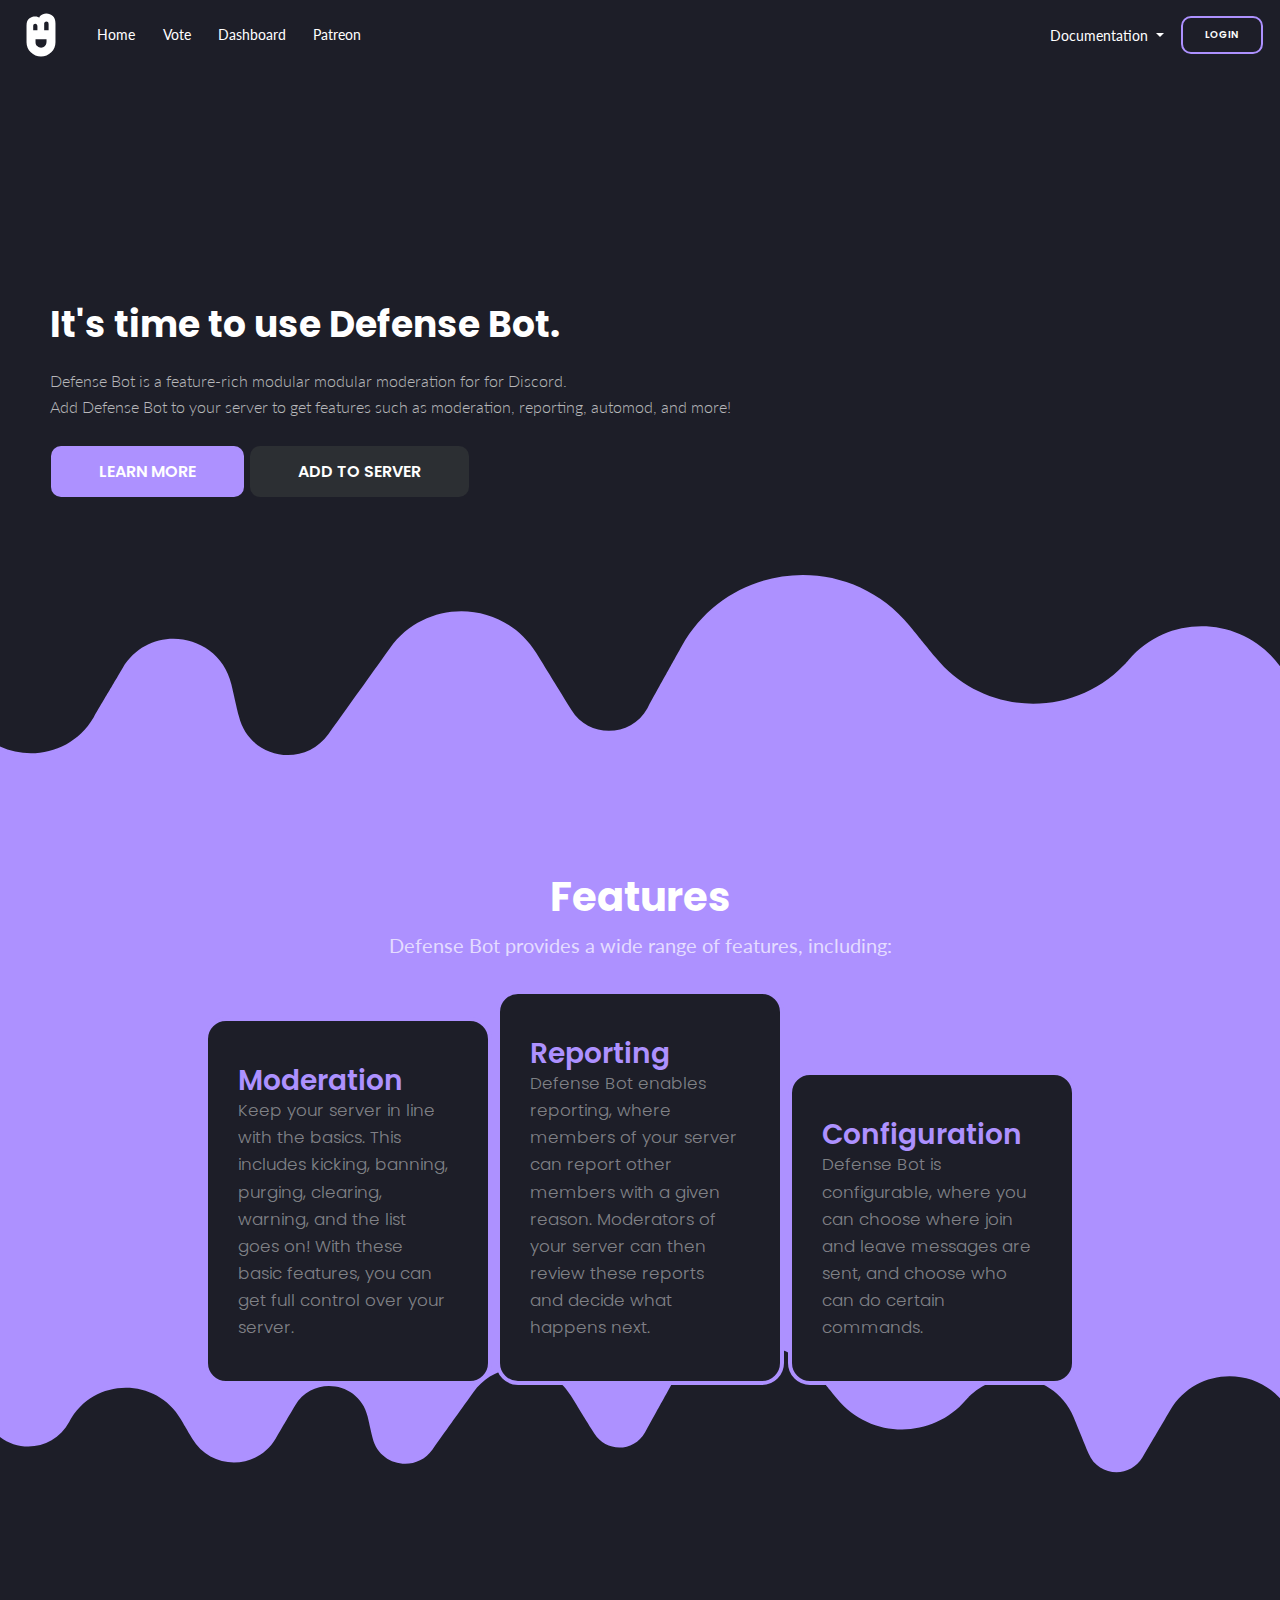
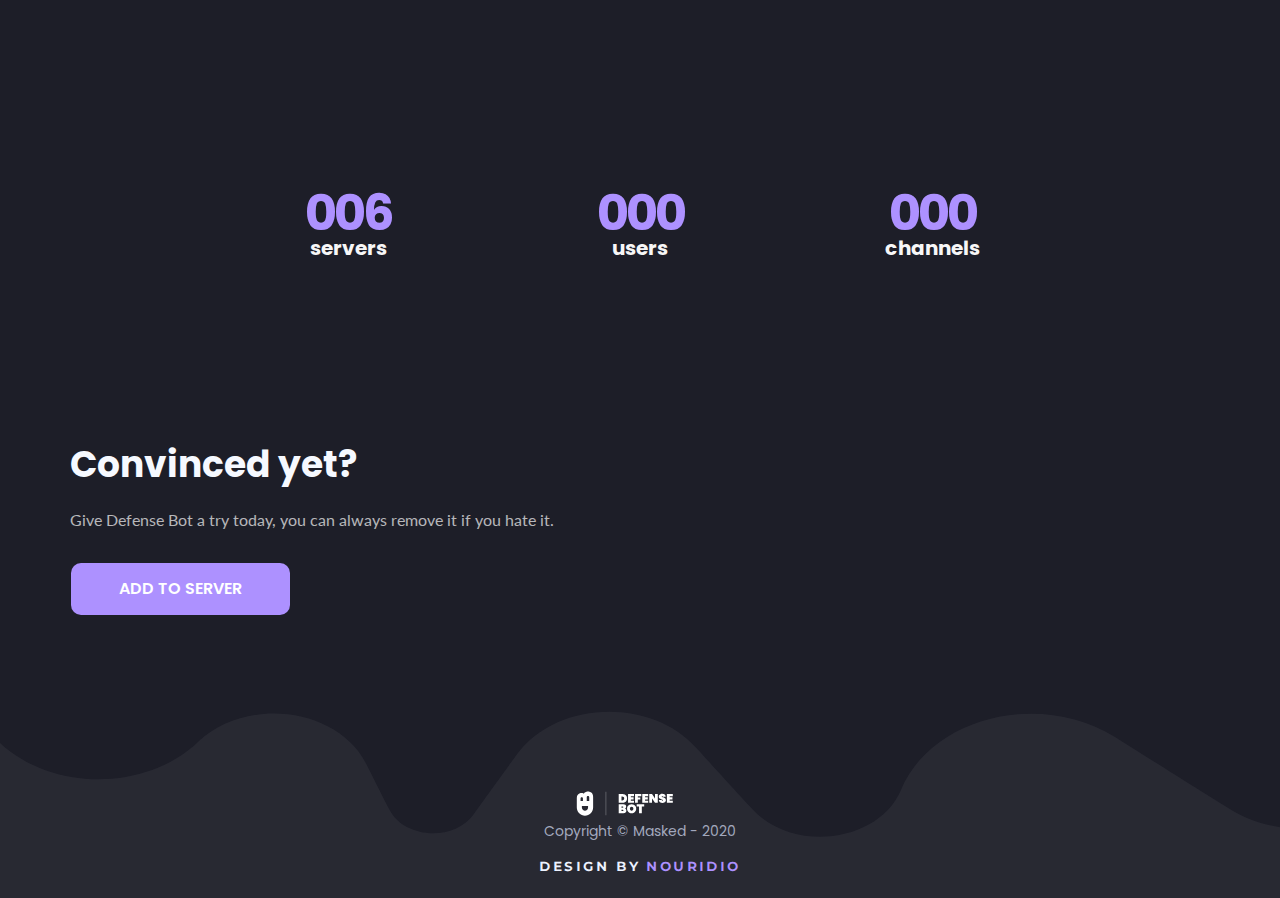
==== index.html @ ea506e84 "Update index.html" ====
<!DOCTYPE html>
<html lang="en">
<style>
html {
  scroll-behavior: smooth;
}
</style>
<head>
    <meta charset="UTF-8">
    <meta name="viewport" content="width=device-width, initial-scale=1, shrink-to-fit=no">
    <link rel="stylesheet" href="css/bootstrap.min.css">
    <link rel="stylesheet" href="css/main.css">
    <link rel="stylesheet" href="css/now-ui-kit.css">
    <link href="https://fonts.googleapis.com/css?family=Poppins:300,400,600,700,800,900&display=swap" rel="stylesheet">
    <link href="https://fonts.googleapis.com/css?family=Montserrat:400,600,700,800,900&display=swap" rel="stylesheet">
    <link href="https://fonts.googleapis.com/css?family=Lato:300,400,600,700,800,900&display=swap" rel="stylesheet">
    <link rel="apple-touch-icon" sizes="180x180" href="/apple-touch-icon.png">
    <link rel="icon" type="image/png" sizes="32x32" href="/favicon-32x32.png">
    <link rel="icon" type="image/png" sizes="16x16" href="/favicon-16x16.png">
    <link rel="manifest" href="/site.webmanifest">
    <link rel="mask-icon" href="/safari-pinned-tab.svg" color="#5bbad5">
    <meta name="msapplication-TileColor" content="#da532c">
    <meta name="theme-color" content="#ffffff">


    <title>Defense Bot</title>
</head>
<body>
<nav class="navbar navbar-expand-lg bg-transparent">
    <button class="navbar-toggler" type="button" data-toggle="collapse" data-target="#navbarSupportedContent" aria-controls="navbarSupportedContent" aria-expanded="false" aria-label="Toggle navigation">
        <img src="assets/menuIcon.svg" width="20px" height="20px" style="max-width: none !important;">
    </button>
    <img src="assets/BotLogo.svg" width="50" height="50">
    <div class="collapse navbar-collapse" id="navbarSupportedContent" style="margin-left: 20px !important">
        <ul class="navbar-nav mr-auto">
            <li class="nav-item active">
                <a class="nav-link" href="#/">Home <span class="sr-only">(current)</span></a>
            </li>
            <li class="nav-item">
                <a class="nav-link" href="https://top.gg/bot/692974601965404181/vote">Vote</a>
            </li>
            <li class="nav-item">
                <a class="nav-link" href="/features">Dashboard</a>
            </li>
            <li class="nav-item">
                <a class="nav-link" href="https://www.patreon.com/defense_bot">Patreon</a>
            </li>
        </ul>
        <div class="nav-item dropdown">
            <a class="nav-link dropdown-toggle" href="#" id="navbarDropdown" role="button" data-toggle="dropdown" aria-haspopup="true" aria-expanded="false">
                Documentation
            </a>
            <div class="dropdown-menu" aria-labelledby="navbarDropdown">
                <a class="dropdown-item" href="https://docs.defense-bot.tools/">Getting Started</a>
                <a class="dropdown-item" href="https://docs.defense-bot.tools/config">Config</a>
                <a class="dropdown-item" href="https://docs.defense-bot.tools/moderation">Moderation</a>
                <a class="dropdown-item" href="https://docs.defense-bot.tools/automod">Automod</a>
                <a class="dropdown-item" href="https://docs.defense-bot.tools/reporting">Reporting</a>
                <a class="dropdown-item" href="https://docs.defense-bot.tools/weather">Weather</a>
                <a class="dropdown-item" href="https://docs.defense-bot.tools/stats">Stats</a>
            </div>
        </div>
        <button class="btn login-btn btn-outline-accent my-2 my-sm-0" style="font-size: 10px !important;font-family: poppins !important;">LOGIN</button>
    </div>
</nav>
<div class="heading">
    <h1 class="display-5 title">It's time to use Defense Bot.</h1>
    <p class="subtitle">Defense Bot is a feature-rich modular modular moderation for for Discord.<br />Add Defense Bot to your server to get features such as moderation, reporting, automod, and more!</p>
    <a class="btn btn-primary btn-lg" href="#features" target="_self" role="button">Learn More</a>
    <a class="btn btn-secondary btn-lg" href="https://discord.com/oauth2/authorize?client_id=692974601965404181&permissions=8&scope=bot" target="_blank" role="button">Add to server</a>
    <br /><br /><br /><br /><br /><br />
</div>
<div id="features" class="features">
    <div class="title">Features</div>
    <div class="subtitle">Defense Bot provides a wide range of features, including:</div>
    <div class="cards">
        <div class="card" style="width: 18rem;">
        <div class="card-body">
            <h5 class="card-title">Moderation</h5>
            <p class="card-text">Keep your server in line with the basics. This includes kicking, banning, purging, clearing, warning, and the list goes on! With these basic features, you can get full control over your server.</p>
        </div>
    </div>
        <div class="card" style="width: 18rem;">
            <div class="card-body">
                <h5 class="card-title">Reporting</h5>
                <p class="card-text">Defense Bot enables reporting, where members of your server can report other members with a given reason. Moderators of your server can then review these reports and decide what happens next.</p>
            </div>
        </div>
        <div class="card" style="width: 18rem;">
            <div class="card-body">
                <h5 class="card-title">Configuration</h5>
                <p class="card-text">Defense Bot is configurable, where you can choose where join and leave messages are sent, and choose who can do certain commands.</p>
            </div>
        </div>
    </div>
</div>
<div class="statistics">
    <div class="cards">
        <div class="card statistic" style="width: 18rem;">
            <div class="card-body">
                <p class="card-title" style="font-size: 50px !important;line-height: 15px !important;letter-spacing: -0.06em !important;font-weight: bold !important;">006</h1>
                <p style="font-weight: bold !important;font-size: 20px !important;">servers</p>
            </div>
        </div>
        <div class="card statistic" style="width: 18rem;">
            <div class="card-body">
                <p class="card-title" style="font-size: 50px !important;line-height: 15px !important;letter-spacing: -0.06em !important;font-weight: bold !important;">000</h1>
                <p style="font-weight: bold !important;font-size: 20px !important;">users</p>
            </div>
        </div>
        <div class="card statistic" style="width: 18rem;">
            <div class="card-body">
                <p class="card-title" style="font-size: 50px !important;line-height: 15px !important;letter-spacing: -0.06em !important;font-weight: bold !important;">000</h1>
                <p style="font-weight: bold !important;font-size: 20px !important;">channels</p>
            </div>
        </div>
    </div>
</div>
<div class="page_end">
    <div class="start">
        <div class="card">
            <div class="card-body gs-card">
                <div class="title">Convinced yet?</div>
                <div class="subtitle">Give Defense Bot a try today, you can always remove it if you hate it.</div>
                <br />
                <a class="btn btn-primary btn-lg" href="#start_link" role="button">Add to server</a>
            </div><br />
        </div>
    </div>
    <div class="footer">
        <div class="bot-footer">
            <img src="assets/BotLogoWord.svg" width="150"><br />
            Copyright © Masked - 2020
        </div><br/>
        <div class="nouridio">design by <a href="https://twitter.com/Nouridio"> nouridio</a></div>
    </div>
</div>
<script src="https://code.jquery.com/jquery-3.3.1.slim.min.js" integrity="sha384-q8i/X+965DzO0rT7abK41JStQIAqVgRVzpbzo5smXKp4YfRvH+8abtTE1Pi6jizo" crossorigin="anonymous"></script>
<script src="https://cdnjs.cloudflare.com/ajax/libs/popper.js/1.14.7/umd/popper.min.js" integrity="sha384-UO2eT0CpHqdSJQ6hJty5KVphtPhzWj9WO1clHTMGa3JDZwrnQq4sF86dIHNDz0W1" crossorigin="anonymous"></script>
<script src="https://stackpath.bootstrapcdn.com/bootstrap/4.3.1/js/bootstrap.min.js" integrity="sha384-JjSmVgyd0p3pXB1rRibZUAYoIIy6OrQ6VrjIEaFf/nJGzIxFDsf4x0xIM+B07jRM" crossorigin="anonymous"></script>
<script src="js/now-ui-kit.min.js"></script>
</body>
</html>
---- css/main.css ----
body {
    font-family: 'Poppins', sans-serif !important;
    background-color: #1D1E28;
    color: #fff;
    -webkit-font-smoothing: antialiased;
    -moz-osx-font-smoothing: grayscale;
    text-rendering: optimizeLegibility;
    font-size: 16px;
}

.nav-link {
     font-size: 14px !important;
     background: transparent !important;
     font-family: Lato, sans-serif !important;
     text-transform: capitalize !important;
 }
 .nav-link:hover {
     background: transparent !important;
     color: #AD91FF !important;
     font-weight: bold !important;
 }

 .login-btn {
     border: 2px solid #AD91FF !important;
     font-size: 10px !important;
 }
 .login-btn:hover {
     background: #AD91FF !important;
 }
.navbar {
    box-shadow: none !important
}

.navbar-brand {
    font-size: 25px !important
}

.navbar-toggler-icon {
    color: #fff !important
}

.btn {
    border-radius: 10px !important;
    font-size: 16px !important;
    font-weight: 600 !important;
    text-transform: uppercase !important;
}

.btn-primary {
    background-color: #AD91FF!important
}
.btn-secondary {
    background-color: #2C2F33 !important
}
.heading {
    padding: 160px 50px !important;
    color: #fff !important;
    background-image: url("../assets/wavy-purple-by-nouridio.svg") !important;
    background-position: bottom !important;
    background-size: 300% !important;
    background-repeat: no-repeat !important;
}

.title {
    line-height: 90px !important;
    margin-bottom: -2px !important;
    font-size: 36px !important
}

.subtitle {
    color: rgba(255, 255, 255, 0.685) !important;
    font-size: 16px !important;
    font-family: 'Lato', sans-serif;
}


.features {
    text-align: center !important;
    background: #AD91FF !important;
    padding: 60px 50px !important;
    background-image: url("../assets/wavy-dark-by-nouridio.svg") !important;
    background-position: bottom !important;
    background-size: 200% !important;
    background-repeat: no-repeat !important;
}
.features .title {
    font-size: 40px !important;
    color: #ffffff !important;
    line-height: 70px !important;
}

.features .subtitle {
    font-size: 20px !important;
    color: #a2a8bd;
}

.features .card-body {
    text-align: left !important;
}

.features .card-title {
    margin: 0 0 -3px !important;
}
.cards {
    margin-top: 30px !important;
}

.card {
    border-radius: 5px !important;
    box-shadow: none !important;
}

.card-title {
    font-size: 28px !important;
    font-weight: 600 !important;
    color: #AD91FF !important;
}

.statistics {
    text-align: center !important;
    padding-top: 300px !important;
}

.statistics .card-body{
    padding: 0 !important;
    height: 280 !important;
    width: 332 !important;
    max-height: 280 !important;
    max-width: 332 !important;
}

.statistics .title {
    font-size: 40px !important;
    color: #ffffff !important;
    line-height: 70px !important;
}

.statistics .subtitle {
    font-size: 20px !important;
    color: #a2a8bd;
}

.card.statistic {
    background: transparent !important;
    box-shadow: none !important;
    color: #f7f7f7 !important;
}


.page_end {
    background-image: url("../assets/wavy-light-by-nouridio.svg") !important;
    background-position: bottom !important;
    background-size: 200% !important;
    background-repeat: no-repeat !important;
}
.start {
    padding: 60px 50px !important
}

.start .card {
    background: transparent !important;
    color: #f6f9ff !important;
}

.features .card {
    background: #1D1E28;
    border-radius: 22px !important;
    border: 4px solid #AD91FF;
}
.features .card-text {
color: rgba(255, 255, 255, 0.46) !important
}

.features .card-body {
    padding: 40px 40px 40px 30px !important;
}

.navbar-toggler-icon {
    color: #fff !important
}
.footer {
    text-align: center !important;
    padding: 5px 6px !important;
    color: #ecf2ff;
    padding: 30px 30px !important
}

.footer .nouridio {
    font-family: 'Montserrat' !important;
    font-style: normal !important;
    font-weight: 600 !important;
    font-size: 16px !important;
    line-height: 5px !important;
    letter-spacing: 0.15em !important;
    font-variant: small-caps !important;
}

.footer .nouridio a {
    color: #AD91FF !important;
    text-decoration: none !important;
}

.footer .bot-footer {
    text-align: center !important;
    color: #a2a8bd !important
}
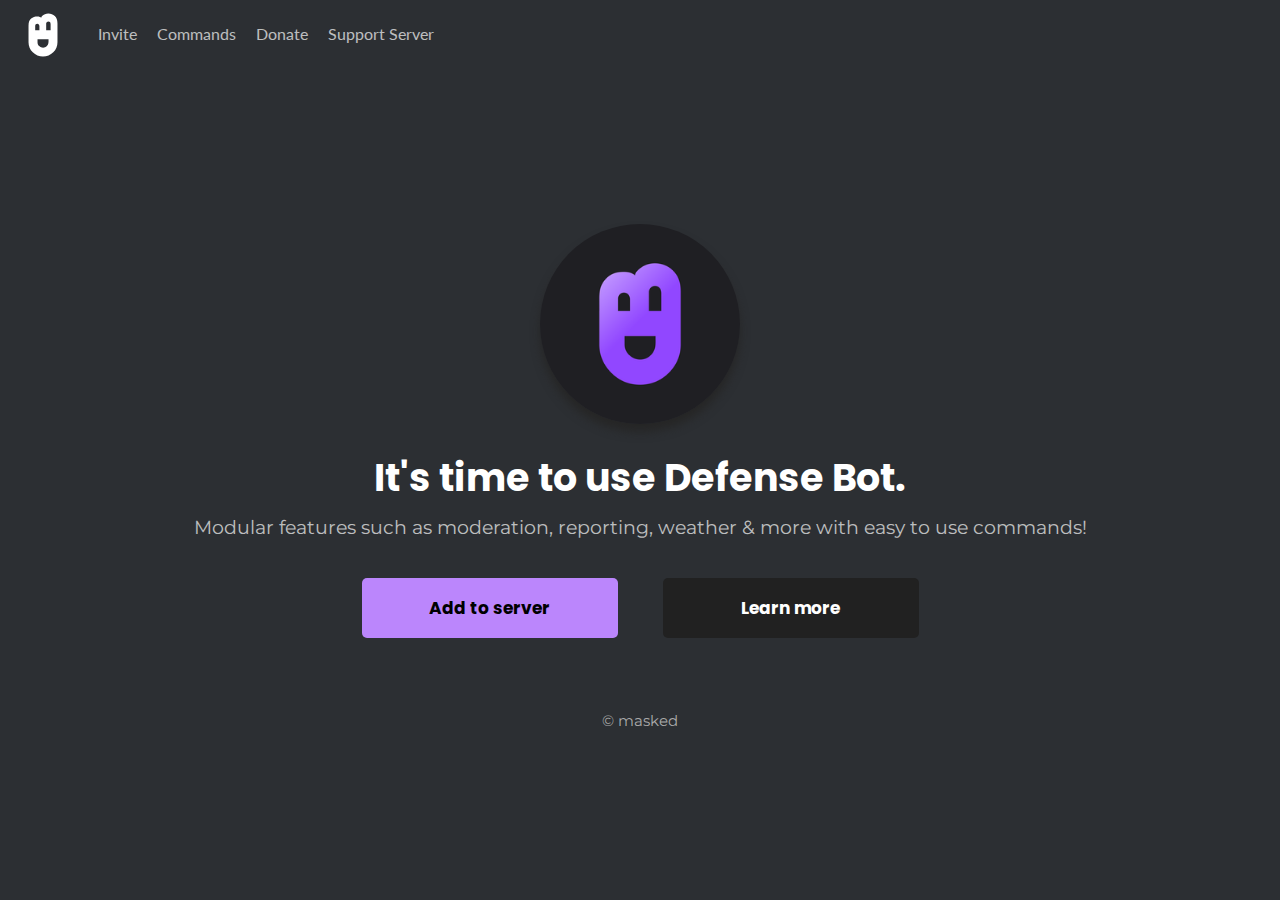
==== commit ffeb56b7: "Update meta description" ====
--- a/index.html
+++ b/index.html
@@ -1,143 +1,41 @@
 <!DOCTYPE html>
-<html lang="en">
-<style>
-html {
-  scroll-behavior: smooth;
-}
-</style>
+<html lang="en" xmlns="http://www.w3.org/1999/html">
 <head>
     <meta charset="UTF-8">
-    <meta name="viewport" content="width=device-width, initial-scale=1, shrink-to-fit=no">
-    <link rel="stylesheet" href="css/bootstrap.min.css">
-    <link rel="stylesheet" href="css/main.css">
-    <link rel="stylesheet" href="css/now-ui-kit.css">
+    <title>Defense Bot - Home</title>
+    <meta content="Defense Bot is a multi-purpose modular bot for Discord." name="description">
     <link href="https://fonts.googleapis.com/css?family=Poppins:300,400,600,700,800,900&display=swap" rel="stylesheet">
     <link href="https://fonts.googleapis.com/css?family=Montserrat:400,600,700,800,900&display=swap" rel="stylesheet">
     <link href="https://fonts.googleapis.com/css?family=Lato:300,400,600,700,800,900&display=swap" rel="stylesheet">
-    <link rel="apple-touch-icon" sizes="180x180" href="/apple-touch-icon.png">
-    <link rel="icon" type="image/png" sizes="32x32" href="/favicon-32x32.png">
-    <link rel="icon" type="image/png" sizes="16x16" href="/favicon-16x16.png">
-    <link rel="manifest" href="/site.webmanifest">
-    <link rel="mask-icon" href="/safari-pinned-tab.svg" color="#5bbad5">
-    <meta name="msapplication-TileColor" content="#da532c">
-    <meta name="theme-color" content="#ffffff">
+    <link href="main.css" rel="stylesheet">
+</head>
 
+<body>
+<div class="center">
+    <div class="header">
+        <a href="index.html"><img alt="Logo-White" id="nav-logo" src="assets/BotLogo.svg" width="50"></a>
+        <div class="top-nav">
 
-    <title>Defense Bot</title>
-</head>
-<body>
-<nav class="navbar navbar-expand-lg bg-transparent">
-    <button class="navbar-toggler" type="button" data-toggle="collapse" data-target="#navbarSupportedContent" aria-controls="navbarSupportedContent" aria-expanded="false" aria-label="Toggle navigation">
-        <img src="assets/menuIcon.svg" width="20px" height="20px" style="max-width: none !important;">
-    </button>
-    <img src="assets/BotLogo.svg" width="50" height="50">
-    <div class="collapse navbar-collapse" id="navbarSupportedContent" style="margin-left: 20px !important">
-        <ul class="navbar-nav mr-auto">
-            <li class="nav-item active">
-                <a class="nav-link" href="#/">Home <span class="sr-only">(current)</span></a>
-            </li>
-            <li class="nav-item">
-                <a class="nav-link" href="https://top.gg/bot/692974601965404181/vote">Vote</a>
-            </li>
-            <li class="nav-item">
-                <a class="nav-link" href="/features">Dashboard</a>
-            </li>
-            <li class="nav-item">
-                <a class="nav-link" href="https://www.patreon.com/defense_bot">Patreon</a>
-            </li>
-        </ul>
-        <div class="nav-item dropdown">
-            <a class="nav-link dropdown-toggle" href="#" id="navbarDropdown" role="button" data-toggle="dropdown" aria-haspopup="true" aria-expanded="false">
-                Documentation
-            </a>
-            <div class="dropdown-menu" aria-labelledby="navbarDropdown">
-                <a class="dropdown-item" href="https://docs.defense-bot.tools/">Getting Started</a>
-                <a class="dropdown-item" href="https://docs.defense-bot.tools/config">Config</a>
-                <a class="dropdown-item" href="https://docs.defense-bot.tools/moderation">Moderation</a>
-                <a class="dropdown-item" href="https://docs.defense-bot.tools/automod">Automod</a>
-                <a class="dropdown-item" href="https://docs.defense-bot.tools/reporting">Reporting</a>
-                <a class="dropdown-item" href="https://docs.defense-bot.tools/weather">Weather</a>
-                <a class="dropdown-item" href="https://docs.defense-bot.tools/stats">Stats</a>
-            </div>
-        </div>
-        <button class="btn login-btn btn-outline-accent my-2 my-sm-0" style="font-size: 10px !important;font-family: poppins !important;">LOGIN</button>
-    </div>
-</nav>
-<div class="heading">
-    <h1 class="display-5 title">It's time to use Defense Bot.</h1>
-    <p class="subtitle">Defense Bot is a feature-rich modular modular moderation for for Discord.<br />Add Defense Bot to your server to get features such as moderation, reporting, automod, and more!</p>
-    <a class="btn btn-primary btn-lg" href="#features" target="_self" role="button">Learn More</a>
-    <a class="btn btn-secondary btn-lg" href="https://discord.com/oauth2/authorize?client_id=692974601965404181&permissions=8&scope=bot" target="_blank" role="button">Add to server</a>
-    <br /><br /><br /><br /><br /><br />
-</div>
-<div id="features" class="features">
-    <div class="title">Features</div>
-    <div class="subtitle">Defense Bot provides a wide range of features, including:</div>
-    <div class="cards">
-        <div class="card" style="width: 18rem;">
-        <div class="card-body">
-            <h5 class="card-title">Moderation</h5>
-            <p class="card-text">Keep your server in line with the basics. This includes kicking, banning, purging, clearing, warning, and the list goes on! With these basic features, you can get full control over your server.</p>
+            <a href="links/invite.html" onclick="window.open('links/invite.html', 'Test', 'width=500,height=776' )"
+               target="popup">Invite</a>
+            <a href="commands.html">Commands</a>
+            <a href="links/donate.html" target="_blank">Donate</a>
+            <a href="links/support.html" target="_blank">Support Server</a>
         </div>
     </div>
-        <div class="card" style="width: 18rem;">
-            <div class="card-body">
-                <h5 class="card-title">Reporting</h5>
-                <p class="card-text">Defense Bot enables reporting, where members of your server can report other members with a given reason. Moderators of your server can then review these reports and decide what happens next.</p>
-            </div>
-        </div>
-        <div class="card" style="width: 18rem;">
-            <div class="card-body">
-                <h5 class="card-title">Configuration</h5>
-                <p class="card-text">Defense Bot is configurable, where you can choose where join and leave messages are sent, and choose who can do certain commands.</p>
-            </div>
-        </div>
+    <img alt="Logo" class="center" id="logo" src="assets/logo.png">
+    <h1 class="center">It's time to use Defense Bot.</h1>
+    <p class="center">Modular features such as moderation, reporting, weather & more with easy to use commands!</p>
+    <div class="buttons-main">
+        <button class="button-large" id="button-invite"><a href="links/invite.html"
+                                                           onclick="window.open('links/invite.html', 'Test', 'width=500,height=776' )"
+                                                           target="popup">Add to server</a></button>
+        <button class="button-large" id="button-more"><a>Learn more</a></button>
     </div>
+    <footer style="margin-top: 50px; margin-bottom: 50px;">
+        <small style="font-size: 15px; color: #aaa;" title="2020">&copy; masked</small>
+    </footer>
+
 </div>
-<div class="statistics">
-    <div class="cards">
-        <div class="card statistic" style="width: 18rem;">
-            <div class="card-body">
-                <p class="card-title" style="font-size: 50px !important;line-height: 15px !important;letter-spacing: -0.06em !important;font-weight: bold !important;">006</h1>
-                <p style="font-weight: bold !important;font-size: 20px !important;">servers</p>
-            </div>
-        </div>
-        <div class="card statistic" style="width: 18rem;">
-            <div class="card-body">
-                <p class="card-title" style="font-size: 50px !important;line-height: 15px !important;letter-spacing: -0.06em !important;font-weight: bold !important;">000</h1>
-                <p style="font-weight: bold !important;font-size: 20px !important;">users</p>
-            </div>
-        </div>
-        <div class="card statistic" style="width: 18rem;">
-            <div class="card-body">
-                <p class="card-title" style="font-size: 50px !important;line-height: 15px !important;letter-spacing: -0.06em !important;font-weight: bold !important;">000</h1>
-                <p style="font-weight: bold !important;font-size: 20px !important;">channels</p>
-            </div>
-        </div>
-    </div>
-</div>
-<div class="page_end">
-    <div class="start">
-        <div class="card">
-            <div class="card-body gs-card">
-                <div class="title">Convinced yet?</div>
-                <div class="subtitle">Give Defense Bot a try today, you can always remove it if you hate it.</div>
-                <br />
-                <a class="btn btn-primary btn-lg" href="#start_link" role="button">Add to server</a>
-            </div><br />
-        </div>
-    </div>
-    <div class="footer">
-        <div class="bot-footer">
-            <img src="assets/BotLogoWord.svg" width="150"><br />
-            Copyright © Masked - 2020
-        </div><br/>
-        <div class="nouridio">design by <a href="https://twitter.com/Nouridio"> nouridio</a></div>
-    </div>
-</div>
-<script src="https://code.jquery.com/jquery-3.3.1.slim.min.js" integrity="sha384-q8i/X+965DzO0rT7abK41JStQIAqVgRVzpbzo5smXKp4YfRvH+8abtTE1Pi6jizo" crossorigin="anonymous"></script>
-<script src="https://cdnjs.cloudflare.com/ajax/libs/popper.js/1.14.7/umd/popper.min.js" integrity="sha384-UO2eT0CpHqdSJQ6hJty5KVphtPhzWj9WO1clHTMGa3JDZwrnQq4sF86dIHNDz0W1" crossorigin="anonymous"></script>
-<script src="https://stackpath.bootstrapcdn.com/bootstrap/4.3.1/js/bootstrap.min.js" integrity="sha384-JjSmVgyd0p3pXB1rRibZUAYoIIy6OrQ6VrjIEaFf/nJGzIxFDsf4x0xIM+B07jRM" crossorigin="anonymous"></script>
-<script src="js/now-ui-kit.min.js"></script>
 </body>
-</html>
+</html>--- a/main.css
+++ b/main.css
@@ -0,0 +1,97 @@
+body {
+    background-color: #2c2f33;
+    font-family: 'Montserrat', sans-serif;
+    font-size: 19px;
+    color: rgba(255, 255, 255, 0.7);
+}
+
+#nav-logo {
+    display: inline-block;
+    float: left;
+    margin-left: 10px;
+}
+
+.header {
+    display: block;
+    height: 64px;
+    margin-top: 10px;
+}
+
+.top-nav {
+    font-family: 'Lato', sans-serif;
+    font-size: 16px;
+    overflow: hidden;
+    display: inline-block;
+    float: left;
+    margin-left: 20px;
+}
+
+.top-nav a {
+    float: left;
+    padding: 14px 10px;
+}
+
+.top-nav a:hover {
+    color: white;
+}
+
+h1 {
+    font-family: 'Poppins', sans-serif;
+    color: #ffffff;
+    font-size: 38px;
+    margin-bottom: 10px;
+}
+
+p {
+    margin-top: 0;
+}
+
+a {
+    text-decoration: none;
+    color: inherit;
+}
+
+#logo {
+    border-radius: 100%;
+    box-shadow: 0 8px 10px #262626;
+    margin-top: 150px;
+    width: 200px;
+}
+
+.center {
+    display: block;
+    margin-left: auto;
+    margin-right: auto;
+    text-align: center;
+}
+
+.button-large {
+    display: inline-block;
+    height: 60px;
+    width: 256px;
+    font-family: 'Poppins', sans-serif;
+    font-weight: bold;
+    border-radius: 5px;
+    border: none;
+    margin: 20px;
+    font-size: 17px;
+    cursor: pointer;
+}
+
+#button-invite {
+    background-color: #BB86FC;
+    margin-right: 20px;
+}
+
+#button-invite:hover {
+    background-color: #cba1ff;
+}
+
+#button-more {
+    background-color: #212121;
+    color: white;
+}
+
+button:focus {
+    outline: 0;
+}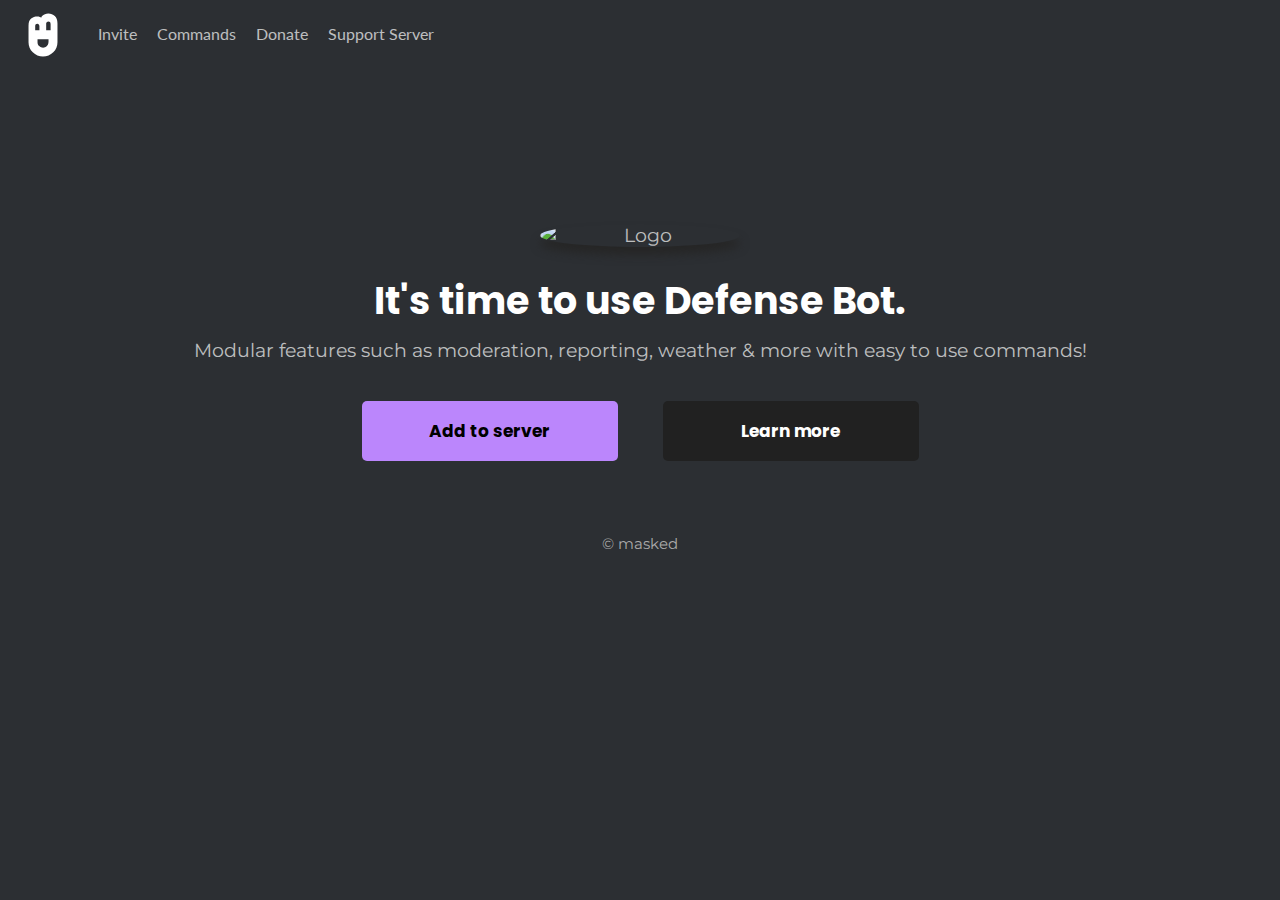
==== commit 55aac4d9: "Update index.html" ====
--- a/index.html
+++ b/index.html
@@ -7,6 +7,8 @@
     <link href="https://fonts.googleapis.com/css?family=Poppins:300,400,600,700,800,900&display=swap" rel="stylesheet">
     <link href="https://fonts.googleapis.com/css?family=Montserrat:400,600,700,800,900&display=swap" rel="stylesheet">
     <link href="https://fonts.googleapis.com/css?family=Lato:300,400,600,700,800,900&display=swap" rel="stylesheet">
+    <link href="https://fonts.googleapis.com/icon?family=Material+Icons"
+          rel="stylesheet">
     <link href="main.css" rel="stylesheet">
 </head>
 
@@ -23,13 +25,12 @@
             <a href="links/support.html" target="_blank">Support Server</a>
         </div>
     </div>
-    <img alt="Logo" class="center" id="logo" src="assets/logo.png">
+    <img alt="Logo" class="center" id="logo" src="https://cdn.discordapp.com/avatars/731820070526779413/fe8511707b3ad52dea3ad348924c283d.png">
     <h1 class="center">It's time to use Defense Bot.</h1>
     <p class="center">Modular features such as moderation, reporting, weather & more with easy to use commands!</p>
     <div class="buttons-main">
-        <button class="button-large" id="button-invite"><a href="links/invite.html"
-                                                           onclick="window.open('links/invite.html', 'Test', 'width=500,height=776' )"
-                                                           target="popup">Add to server</a></button>
+        <button class="button-large" id="button-invite"
+                onclick="window.open('links/invite.html', 'Test', 'width=500,height=776')"><a>Add to server</a></button>
         <button class="button-large" id="button-more"><a>Learn more</a></button>
     </div>
     <footer style="margin-top: 50px; margin-bottom: 50px;">
@@ -38,4 +39,4 @@
 
 </div>
 </body>
-</html>+</html>
--- a/main.css
+++ b/main.css
@@ -9,6 +9,7 @@
     display: inline-block;
     float: left;
     margin-left: 10px;
+    user-select: none;
 }
 
 .header {
@@ -65,6 +66,10 @@
     text-align: center;
 }
 
+.buttons-main {
+    user-select: none;
+}
+
 .button-large {
     display: inline-block;
     height: 60px;
@@ -76,6 +81,7 @@
     margin: 20px;
     font-size: 17px;
     cursor: pointer;
+    user-select: none;
 }
 
 #button-invite {
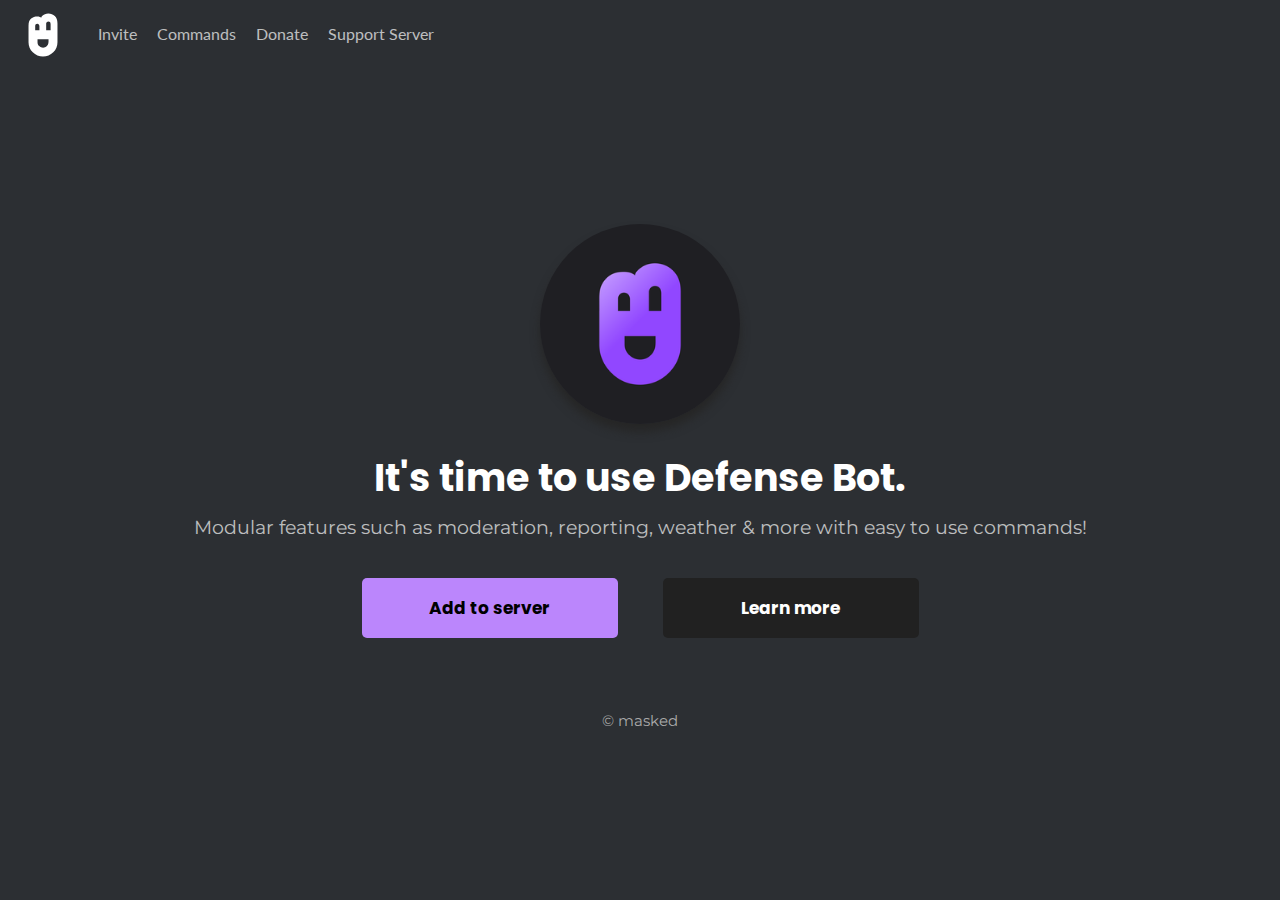
==== commit 357510f8: "Update index.html" ====
--- a/index.html
+++ b/index.html
@@ -25,7 +25,7 @@
             <a href="links/support.html" target="_blank">Support Server</a>
         </div>
     </div>
-    <img alt="Logo" class="center" id="logo" src="https://cdn.discordapp.com/avatars/731820070526779413/fe8511707b3ad52dea3ad348924c283d.png">
+    <img alt="Logo" class="center" id="logo" src="assets/logo.png">
     <h1 class="center">It's time to use Defense Bot.</h1>
     <p class="center">Modular features such as moderation, reporting, weather & more with easy to use commands!</p>
     <div class="buttons-main">
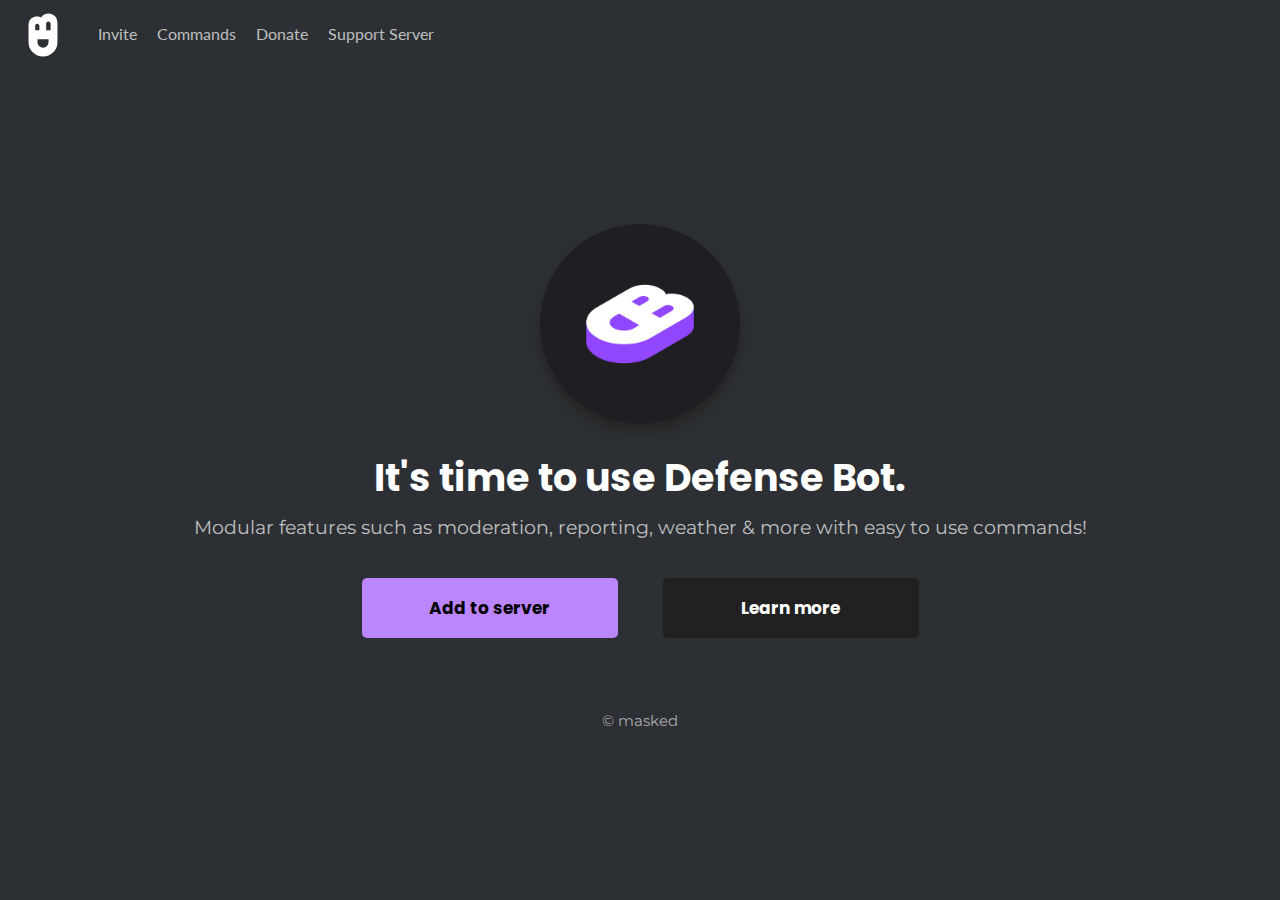
==== commit f064b5fe: "Update index.html" ====
--- a/index.html
+++ b/index.html
@@ -25,7 +25,7 @@
             <a href="links/support.html" target="_blank">Support Server</a>
         </div>
     </div>
-    <img alt="Logo" class="center" id="logo" src="assets/logo.png">
+    <img alt="Logo" class="center" id="logo" src="assets/db_logo_latest.png">
     <h1 class="center">It's time to use Defense Bot.</h1>
     <p class="center">Modular features such as moderation, reporting, weather & more with easy to use commands!</p>
     <div class="buttons-main">
